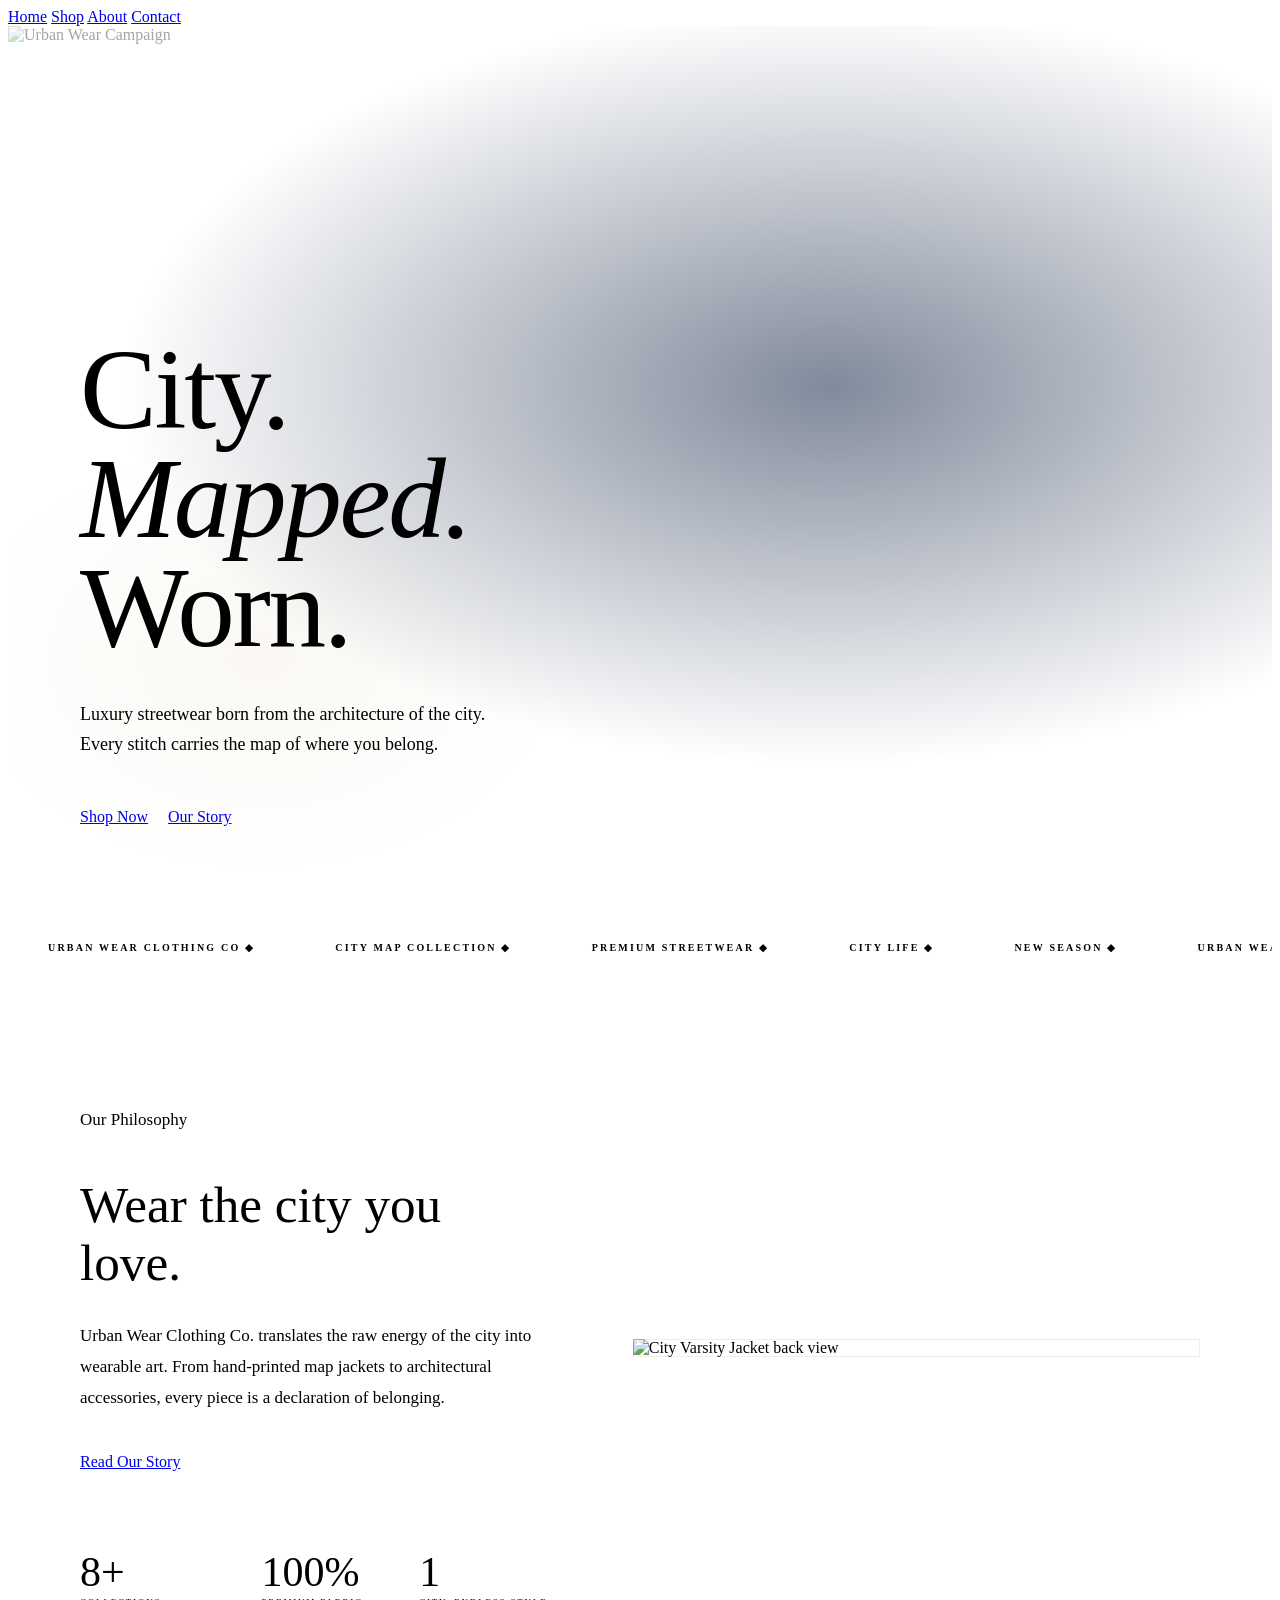
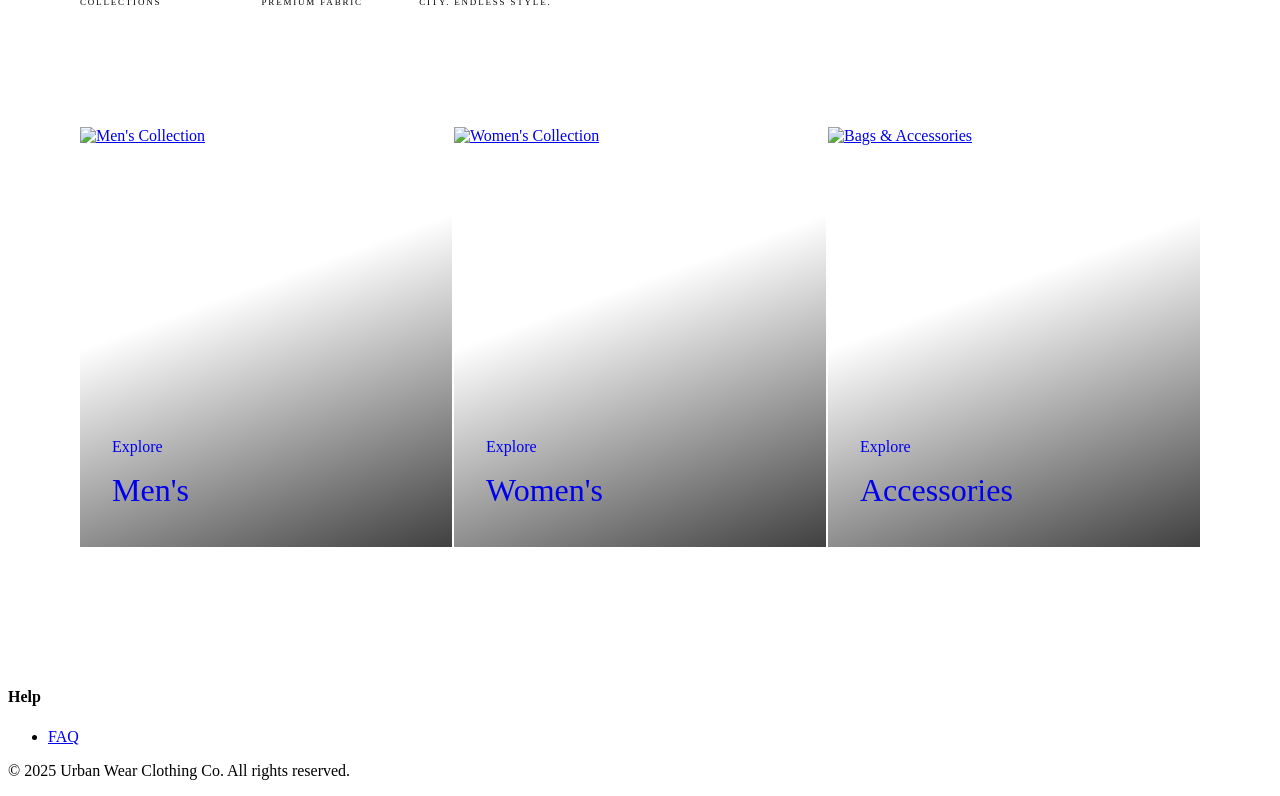
==== index.html @ a1fab2d2 "Add files via upload" ====
<!DOCTYPE html>
<html lang="en">
<head>
  <meta charset="UTF-8">
  <meta name="viewport" content="width=device-width, initial-scale=1.0">
  <title>Urban Wear Clothing Co. — City. Mapped. Worn.</title>
  <meta name="description" content="Urban Wear Clothing Co. — luxury streetwear inspired by the city. City-map prints, premium fabrics, and architectural design.">
  <link rel="stylesheet" href="styles.css">
  <style>
    /* ── HERO ── */
    .hero {
      position: relative;
      height: 100vh;
      min-height: 680px;
      display: flex;
      align-items: flex-end;
      overflow: hidden;
    }

    .hero-bg {
      position: absolute;
      inset: 0;
      background: var(--black);
    }

    .hero-bg::before {
      content: '';
      position: absolute;
      inset: 0;
      background:
        radial-gradient(ellipse 80% 60% at 65% 40%, rgba(26,43,74,0.55) 0%, transparent 70%),
        radial-gradient(ellipse 40% 40% at 20% 70%, rgba(201,169,110,0.08) 0%, transparent 60%);
    }

    .hero-bg-img {
      position: absolute;
      inset: 0;
      width: 100%;
      height: 100%;
      object-fit: cover;
      object-position: center 30%;
      opacity: 0.35;
    }

    .hero-content {
      position: relative;
      z-index: 2;
      padding: 0 72px 100px;
      max-width: 1200px;
    }

    .hero-eyebrow {
      font-family: var(--font-mono);
      font-size: 10px;
      letter-spacing: 0.32em;
      text-transform: uppercase;
      color: var(--gold);
      margin-bottom: 24px;
      display: flex;
      align-items: center;
      gap: 16px;
    }

    .hero-eyebrow::before {
      content: '';
      width: 32px;
      height: 1px;
      background: var(--gold);
    }

    .hero h1 {
      font-size: clamp(56px, 9vw, 130px);
      font-weight: 300;
      line-height: 0.95;
      letter-spacing: -0.02em;
      color: var(--white);
      margin-bottom: 36px;
    }

    .hero h1 em {
      font-style: italic;
      color: var(--gold-light);
    }

    .hero-sub {
      font-family: var(--font-display);
      font-size: 18px;
      font-weight: 300;
      color: var(--light-gray);
      max-width: 440px;
      line-height: 1.7;
      margin-bottom: 48px;
    }

    .hero-cta {
      display: flex;
      align-items: center;
      gap: 20px;
    }

    .hero-scroll {
      position: absolute;
      bottom: 48px;
      right: 72px;
      z-index: 2;
      display: flex;
      flex-direction: column;
      align-items: center;
      gap: 10px;
      color: var(--muted);
      font-family: var(--font-mono);
      font-size: 9px;
      letter-spacing: 0.2em;
      text-transform: uppercase;
      writing-mode: vertical-rl;
    }

    .hero-scroll::before {
      content: '';
      width: 1px;
      height: 60px;
      background: linear-gradient(to bottom, transparent, var(--gold));
      animation: scrollPulse 2s ease-in-out infinite;
    }

    @keyframes scrollPulse {
      0%, 100% { opacity: 0.4; }
      50% { opacity: 1; }
    }

    /* ── MARQUEE ── */
    .marquee-bar {
      background: var(--gold);
      overflow: hidden;
      height: 42px;
      display: flex;
      align-items: center;
    }

    .marquee-track {
      display: flex;
      animation: marquee 22s linear infinite;
      white-space: nowrap;
    }

    .marquee-track span {
      font-family: var(--font-mono);
      font-size: 10px;
      font-weight: 600;
      letter-spacing: 0.22em;
      text-transform: uppercase;
      color: var(--black);
      padding: 0 40px;
    }

    .marquee-track span.dot::after {
      content: ' ◆ ';
    }

    @keyframes marquee {
      0% { transform: translateX(0); }
      100% { transform: translateX(-50%); }
    }

    /* ── INTRO ── */
    .intro {
      padding: 120px 72px;
      display: grid;
      grid-template-columns: 1fr 1.2fr;
      gap: 80px;
      align-items: center;
      max-width: 1400px;
      margin: 0 auto;
    }

    .intro-text h2 {
      font-size: clamp(36px, 4vw, 58px);
      font-weight: 300;
      color: var(--white);
      margin: 16px 0 28px;
      line-height: 1.15;
    }

    .intro-text p {
      font-family: var(--font-display);
      font-size: 17px;
      line-height: 1.8;
      color: var(--muted);
      margin-bottom: 40px;
    }

    .intro-stats {
      display: grid;
      grid-template-columns: repeat(3, 1fr);
      gap: 0;
      margin-top: 48px;
      border-top: 1px solid var(--mid);
      padding-top: 32px;
    }

    .stat {
      padding-right: 24px;
      border-right: 1px solid var(--mid);
    }
    .stat:last-child { border-right: none; padding-left: 24px; padding-right: 0; }
    .stat:nth-child(2) { padding: 0 24px; }

    .stat-num {
      font-family: var(--font-display);
      font-size: 42px;
      font-weight: 300;
      color: var(--gold);
      line-height: 1;
      margin-bottom: 4px;
    }

    .stat-label {
      font-family: var(--font-mono);
      font-size: 9px;
      letter-spacing: 0.2em;
      text-transform: uppercase;
      color: var(--muted);
    }

    .intro-visual {
      position: relative;
    }

    .intro-visual img {
      width: 100%;
      height: 520px;
      object-fit: cover;
      object-position: center 20%;
    }

    .intro-visual::after {
      content: '';
      position: absolute;
      inset: 0;
      border: 1px solid rgba(201,169,110,0.2);
      pointer-events: none;
    }

    /* ── CATEGORIES STRIP ── */
    .categories {
      padding: 0 72px 120px;
      display: grid;
      grid-template-columns: repeat(3, 1fr);
      gap: 2px;
    }

    .category-card {
      position: relative;
      height: 420px;
      overflow: hidden;
      cursor: pointer;
    }

    .category-card img {
      width: 100%;
      height: 100%;
      object-fit: cover;
      transition: transform 0.7s cubic-bezier(0.4,0,0.2,1);
    }

    .category-card:hover img { transform: scale(1.06); }

    .category-card::after {
      content: '';
      position: absolute;
      inset: 0;
      background: linear-gradient(160deg, transparent 40%, rgba(0,0,0,0.75) 100%);
    }

    .category-label {
      position: absolute;
      bottom: 32px;
      left: 32px;
      z-index: 2;
    }

    .category-label h3 {
      font-size: 32px;
      font-weight: 300;
      color: var(--white);
      margin: 6px 0;
    }

    /* ── NEWSLETTER ── */
    .newsletter {
      margin: 0 72px 80px;
      background: var(--near-black);
      border: 1px solid rgba(201,169,110,0.15);
      padding: 72px;
      display: grid;
      grid-template-columns: 1fr 1fr;
      gap: 64px;
      align-items: center;
    }

    .newsletter h2 {
      font-size: clamp(28px, 3vw, 44px);
      font-weight: 300;
      margin: 12px 0 16px;
    }

    .newsletter p {
      font-family: var(--font-display);
      font-size: 16px;
      color: var(--muted);
      line-height: 1.7;
    }

    .newsletter-form {
      display: flex;
      flex-direction: column;
      gap: 16px;
    }

    .input-group {
      position: relative;
    }

    .input-group input {
      width: 100%;
      background: transparent;
      border: none;
      border-bottom: 1px solid var(--mid);
      color: var(--white);
      font-size: 14px;
      padding: 14px 0;
      outline: none;
      transition: border-color var(--transition);
    }

    .input-group input:focus { border-color: var(--gold); }

    .input-group label {
      position: absolute;
      top: 14px;
      left: 0;
      font-size: 12px;
      letter-spacing: 0.12em;
      text-transform: uppercase;
      color: var(--muted);
      pointer-events: none;
      transition: all var(--transition-fast);
    }

    .input-group input:focus + label,
    .input-group input:not(:placeholder-shown) + label {
      top: -6px;
      font-size: 9px;
      color: var(--gold);
      letter-spacing: 0.2em;
    }

    /* ── Responsive ── */
    @media (max-width: 1200px) {
      .product-grid { grid-template-columns: repeat(3, 1fr); }
      .product-card.wide { grid-column: span 1; }
      .product-card.wide .product-card-img { aspect-ratio: 3/4; }
    }

    @media (max-width: 1024px) {
      .hero-content, .featured, .categories { padding-left: 32px; padding-right: 32px; }
      .intro { padding: 80px 32px; grid-template-columns: 1fr; }
      .newsletter { margin: 0 32px 80px; padding: 48px; grid-template-columns: 1fr; }
    }

    @media (max-width: 768px) {
      .hero-content { padding: 0 24px 80px; }
      .hero h1 { font-size: 52px; }
      .hero-scroll { display: none; }
      .featured { padding: 0 16px 80px; }
      .product-grid { grid-template-columns: repeat(2, 1fr); }
      .categories { grid-template-columns: 1fr; padding: 0 16px 80px; }
      .newsletter { margin: 0 16px 60px; padding: 36px 24px; gap: 36px; }
    }

    @media (max-width: 480px) {
      .product-grid { grid-template-columns: 1fr; }
    }
  </style>
</head>
<body>

<!-- ── Navigation ── -->
 <nav>
    <a href="index.html">Home</a>
    <a href="products.html">Shop</a>
    <a href="aboutus.html">About</a>
    <a href="contact.html">Contact</a>
 </nav>
</nav>


<!-- ── HERO ── -->
<section class="hero">
  <div class="hero-bg">
    <img class="hero-bg-img" src="images/citylife-logo.jpeg" alt="Urban Wear Campaign"/>
  </div>
  <div class="hero-content">
    <h1>City.<br><em>Mapped.</em><br>Worn.</h1>
    <p class="hero-sub">Luxury streetwear born from the architecture of the city. Every stitch carries the map of where you belong.</p>
    <div class="hero-cta">
      <a href="products.html" class="btn btn-gold">Shop Now</a>
      <a href="about.html" class="btn btn-outline">Our Story</a>
    </div>
  </div>
</section>

<!-- ── MARQUEE ── -->
<div class="marquee-bar" aria-hidden="true">
  <div class="marquee-track">
    <span class="dot">Urban Wear Clothing Co</span>
    <span class="dot">City Map Collection</span>
    <span class="dot">Premium Streetwear</span>
    <span class="dot">City Life</span>
    <span class="dot">New Season</span>
    <span class="dot">Urban Wear Clothing Co</span>
    <span class="dot">City Map Collection</span>
    <span class="dot">Premium Streetwear</span>
    <span class="dot">City Life</span>
    <span class="dot">New Season</span>
    <span class="dot">Urban Wear Clothing Co</span>
    <span class="dot">City Map Collection</span>
    <span class="dot">Premium Streetwear</span>
    <span class="dot">City Life</span>
    <span class="dot">New Season</span>
  </div>
</div>

<!-- ── INTRO ── -->
<section class="intro page-content">
  <div class="intro-text">
    <p class="section-label">Our Philosophy</p>
    <h2>Wear the city you love.</h2>
    <p>Urban Wear Clothing Co. translates the raw energy of the city into wearable art. From hand-printed map jackets to architectural accessories, every piece is a declaration of belonging.</p>
    <a href="aboutus.html" class="btn btn-outline">Read Our Story</a>
    <div class="intro-stats">
      <div class="stat">
        <div class="stat-num">8+</div>
        <div class="stat-label">Collections</div>
      </div>
      <div class="stat">
        <div class="stat-num">100%</div>
        <div class="stat-label">Premium Fabric</div>
      </div>
      <div class="stat">
        <div class="stat-num">1</div>
        <div class="stat-label">City. Endless Style.</div>
      </div>
    </div>
  </div>
  <div class="intro-visual">
    <img src="images/jacket-back.jpeg" alt="City Varsity Jacket back view"/>
  </div>
</section>

<!-- ── CATEGORIES ── -->
<section class="categories">
  <a href="products.html?filter=mens" class="category-card">
    <img src="images/jacket-front.jpeg" alt="Men's Collection"/>
    <div class="category-label">
      <p class="section-label">Explore</p>
      <h3>Men's</h3>
      <div class="gold-line left"></div>
    </div>
  </a>
  <a href="products.html?filter=womens" class="category-card">
    <img src="images/ladies-jacket_front.jpeg" alt="Women's Collection"/>
    <div class="category-label">
      <p class="section-label">Explore</p>
      <h3>Women's</h3>
      <div class="gold-line left"></div>
    </div>
  </a>
  <a href="products.html?filter=bags" class="category-card">
    <img src="images/cross-bag.jpeg" alt="Bags & Accessories"/>
    <div class="category-label">
      <p class="section-label">Explore</p>
      <h3>Accessories</h3>
      <div class="gold-line left"></div>
    </div>
  </a>
</section>

<!-- ── FOOTER ── -->
<footer>
    <div class="footer-col">
      <h4>Help</h4>
      <ul>
        <li><a href="#">FAQ</a></li>
      </ul>
    </div>
  </div>
  <div class="footer-bottom">
    <p>© 2025 Urban Wear Clothing Co. All rights reserved.</p>
  </div>
</footer>
</body>
</html>
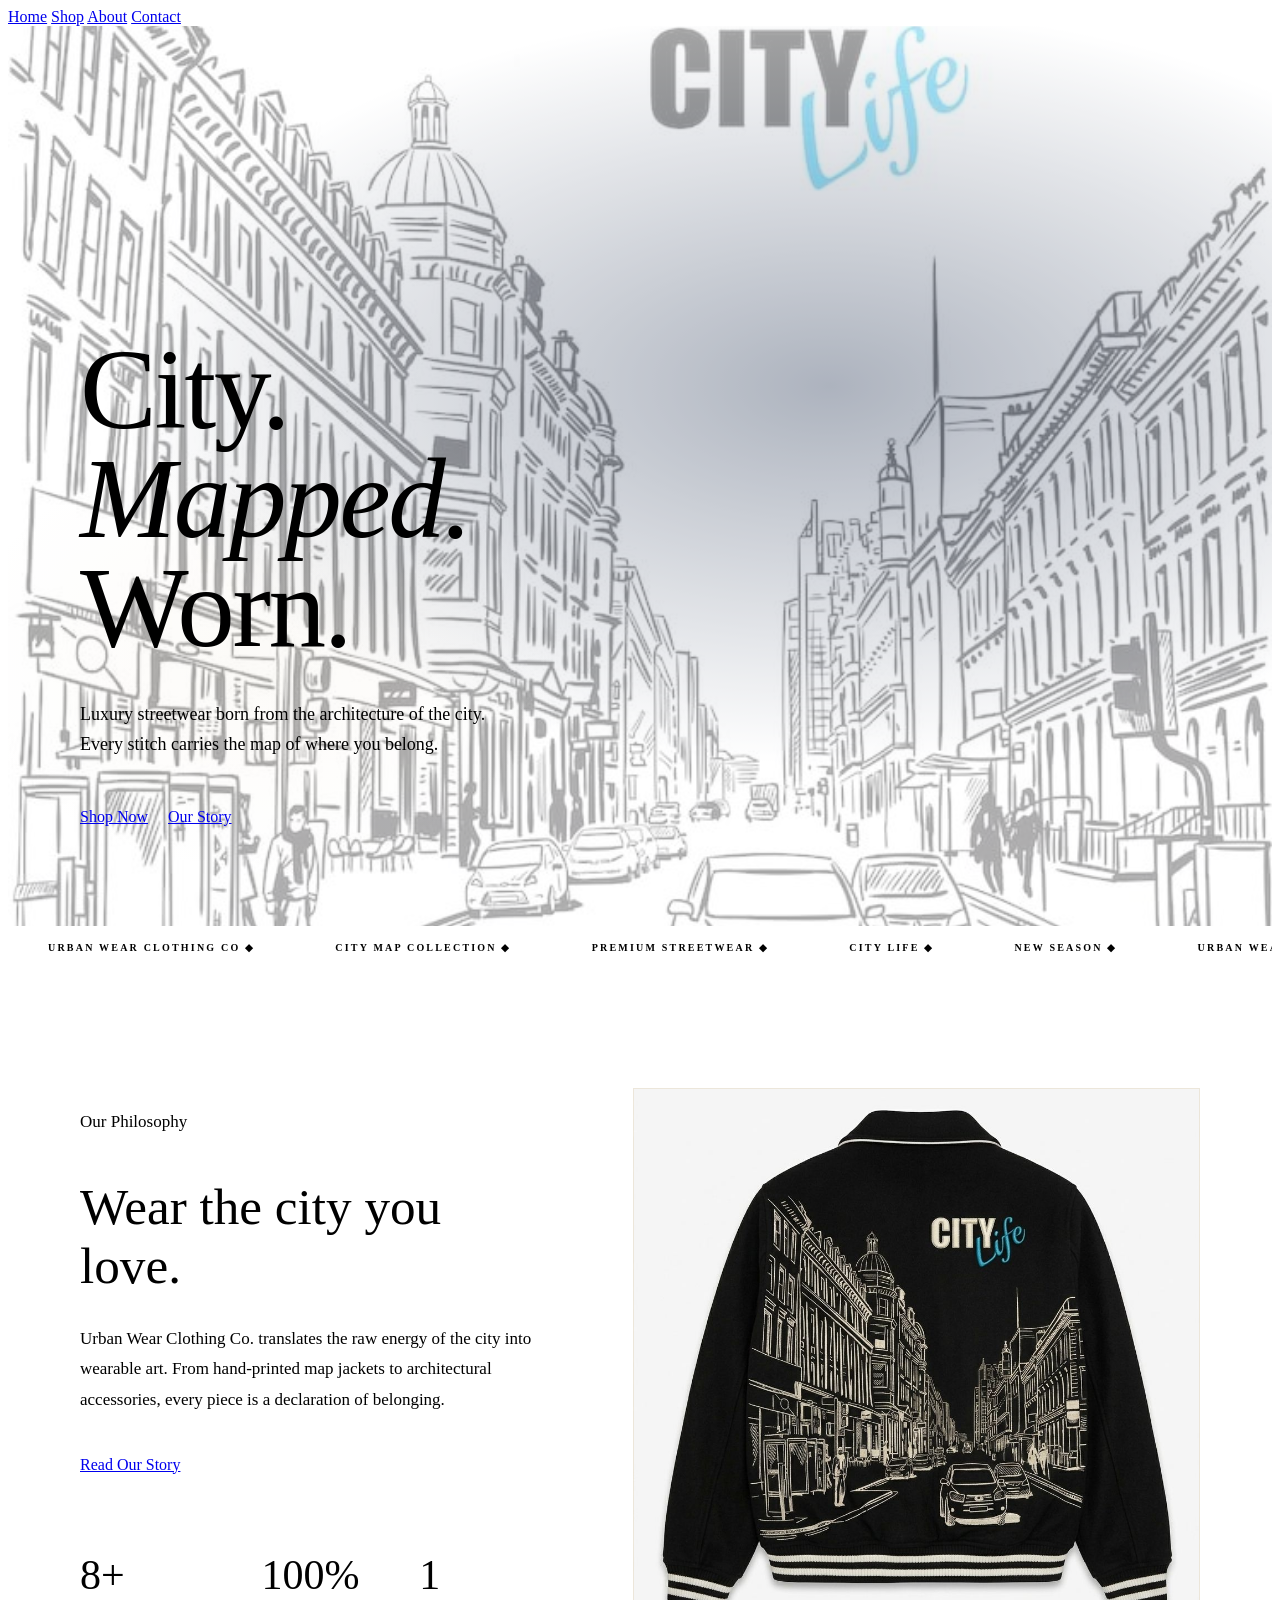
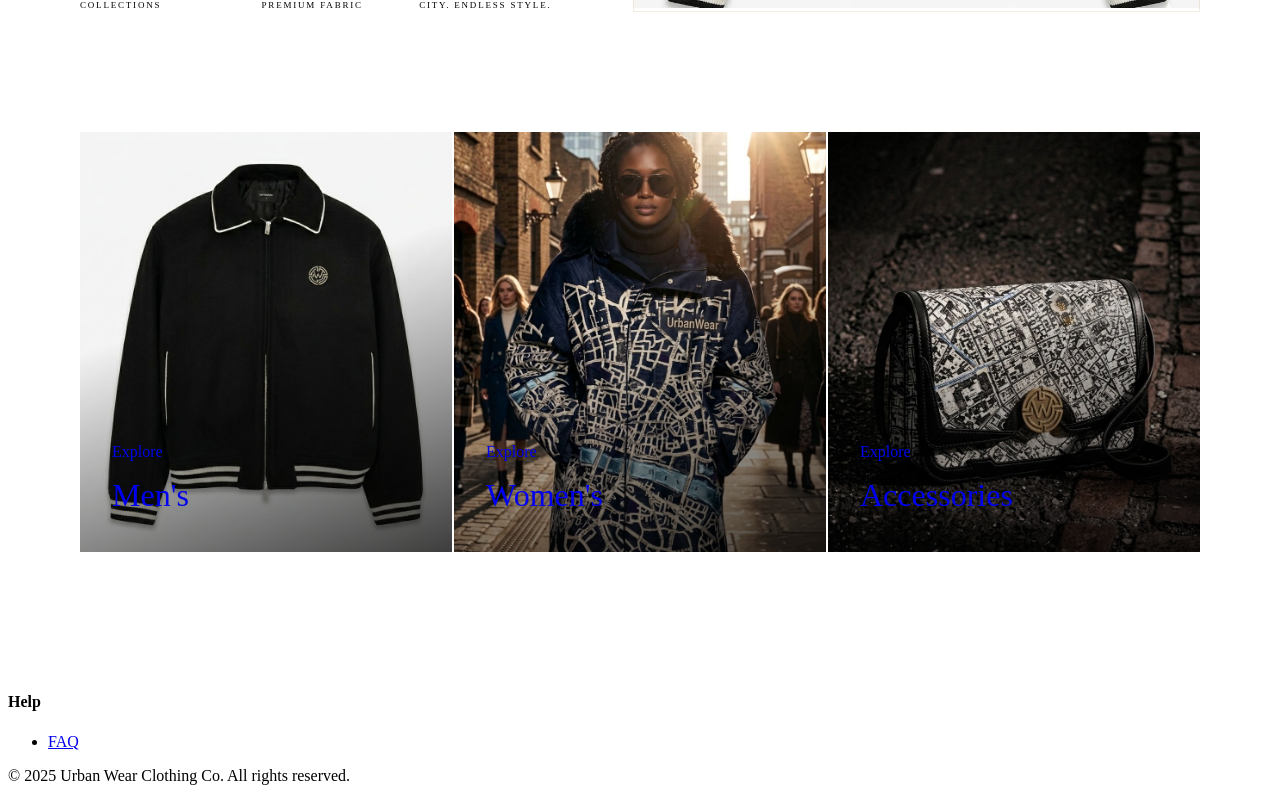
==== commit bf3fe071: "Update index.html" ====
--- a/index.html
+++ b/index.html
@@ -405,7 +405,7 @@
     <p class="hero-sub">Luxury streetwear born from the architecture of the city. Every stitch carries the map of where you belong.</p>
     <div class="hero-cta">
       <a href="products.html" class="btn btn-gold">Shop Now</a>
-      <a href="about.html" class="btn btn-outline">Our Story</a>
+      <a href="aboutus.html" class="btn btn-outline">Our Story</a>
     </div>
   </div>
 </section>
@@ -500,4 +500,4 @@
   </div>
 </footer>
 </body>
-</html>+</html>
